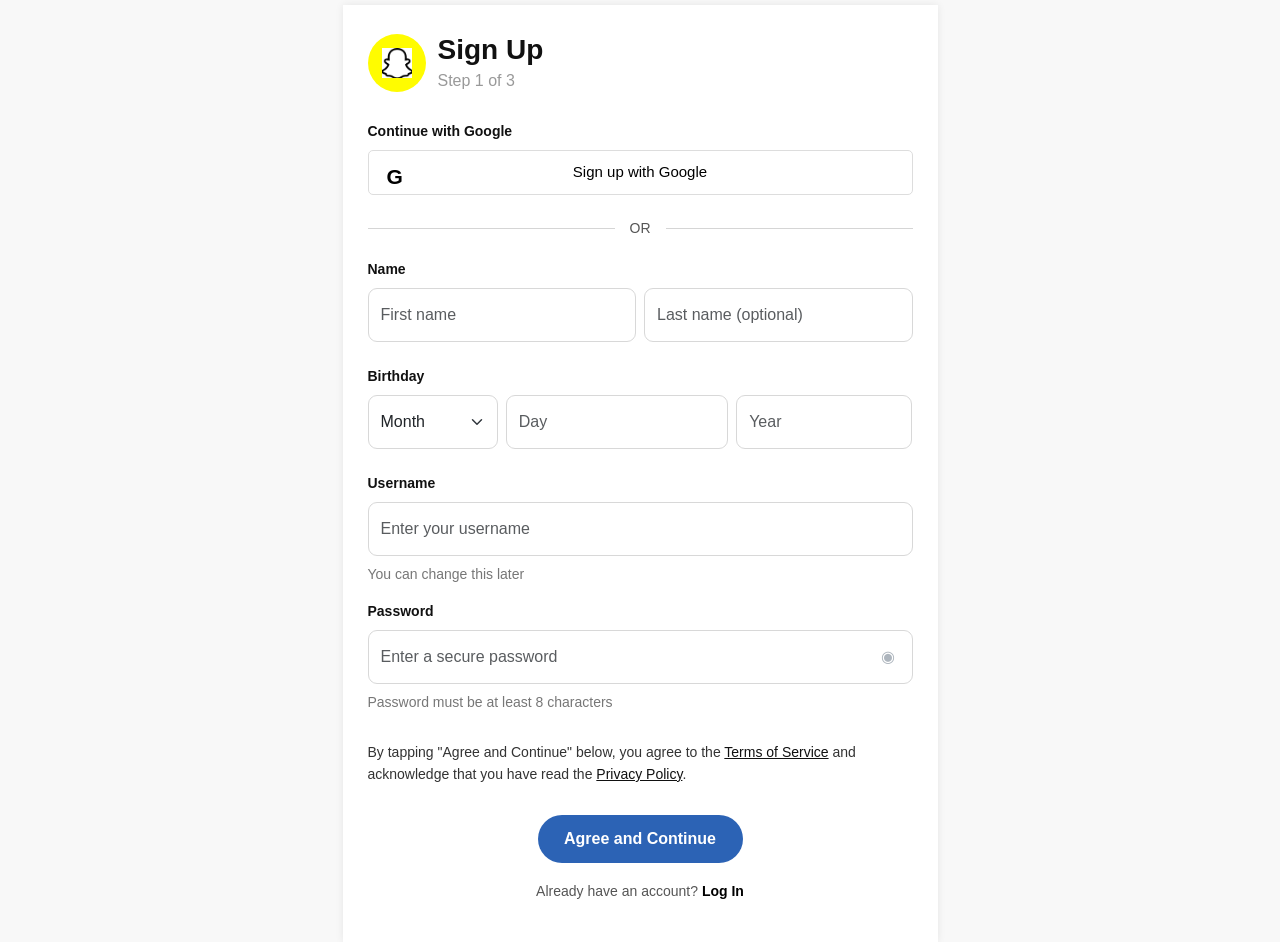
==== signup.html @ dc8b3d5a "snap-login" ====
<!DOCTYPE html>
<html lang="en">

<head>

    <meta charset="UTF-8">
    <meta name="viewport" content="width=device-width, initial-scale=1.0">

    <title>Sign Up | Snapchat</title>

    <!-- Bootstrap -->
    <link href="https://cdn.jsdelivr.net/npm/bootstrap@5.3.3/dist/css/bootstrap.min.css" rel="stylesheet">

    <!-- Custom CSS -->
    <link rel="stylesheet" href="style.css">

</head>

<body class="signup-page">

    <div class="signup-card">
        <!-- Header -->
        <div class="signup-header">

            <div class="yellow-logo">
                <img src="Screenshot 2026-09-29 181701.png" alt="Snapchat logo" width="30px">
            </div>

            <div>
                <h1>Sign Up</h1>
                <p>Step 1 of 3</p>
            </div>

        </div>
        <!-- Google -->
        <label class="section-label">
            Continue with Google
        </label>

        <button class="google-signup">

            <span class="google-icon">G</span>

            Sign up with Google

        </button>
        <!-- OR -->
        <div class="or-divider">

            <span></span>

            <p>OR</p>
            <span></span>

        </div>
        <!-- Name -->
        <label class="section-label">
            Name
        </label>

        <div class="row g-2">

            <div class="col-6">

                <input type="text" class="form-control" placeholder="First name">
            </div>

            <div class="col-6">

                <input type="text" class="form-control" placeholder="Last name (optional)">
            </div>

        </div>
        <!-- Birthday -->
        <label class="section-label mt-4">
            Birthday
        </label>

        <div class="row g-2">

            <div class="col-3">

                <select class="form-select">

                    <option selected>Month</option>
                    <option>January</option>
                    <option>February</option>
                    <option>March</option>
                    <option>April</option>
                    <option>May</option>
                    <option>June</option>
                    <option>July</option>
                    <option>August</option>
                    <option>September</option>
                    <option>October</option>
                    <option>November</option>
                    <option>December</option>

                </select>
            </div>

            <div class="col-5">
                <input type="number" class="form-control" placeholder="Day">
            </div>
            <div class="col-4">
                <input type="number" class="form-control" placeholder="Year">
            </div>

        </div>
        <!-- Username -->
        <label class="section-label mt-4">
            Username
        </label>
        <input type="text" class="form-control" placeholder="Enter your username">

        <p class="small-text">
            You can change this later
        </p>
        <!-- Password -->
        <label class="section-label mt-3">
            Password
        </label>

        <div class="password-box">

            <input type="password" class="form-control" placeholder="Enter a secure password">
            <span>◉</span>
        </div>
        <p class="small-text">
            Password must be at least 8 characters
        </p>
        <!-- Terms -->
        <p class="terms">

            By tapping "Agree and Continue" below, you agree to the
            <a href="#">Terms of Service</a> and acknowledge that you
            have read the
            <a href="#">Privacy Policy</a>.

        </p>
        <!-- Button -->
        <button class="agree-btn">
            Agree and Continue
        </button>
        <div class="back-login">
            Already have an account?
            <a href="login.html">Log In</a>
        </div>

    </div>

</body>

</html>
---- style.css ----
* {
    box-sizing: border-box;
}

body {
    margin: 0;
    font-family: Arial, Helvetica, sans-serif;
    background: #f8f8f8;
    color: #111;
}

.login-page {
    min-height: 100vh;
}

.login-container {
    min-height: 760px;

    display: flex;
    flex-direction: column;

    align-items: center;
    justify-content: center;
}

.login-card {
    width: 390px;
    background: white;

    padding: 28px 26px 26px;

    border: 1px solid #e5e5e5;
    border-radius: 7px;

    box-shadow: 0 3px 10px rgba(0, 0, 0, 0.06);

    text-align: center;
}


.snap-logo {
    font-size: 55px;
    margin-bottom: 10px;
}


.login-card h1 {
    font-size: 30px;
    font-weight: 700;
    margin-bottom: 30px;
}


.form-group {
    text-align: left;
}


.form-group label {
    font-size: 14px;
    font-weight: 600;
    color: #555;
    margin-bottom: 7px;
}


.form-control,
.form-select {
    height: 54px;

    border: 1px solid #d8d8d8;
    border-radius: 9px;

    font-size: 16px;

    box-shadow: none !important;
}


.form-control:focus,
.form-select:focus {
    border-color: #aaa;
}

.phone-link {
    display: block;

    margin: 14px 0;

    color: #0095f6;

    font-weight: 600;
    text-decoration: none;

    font-size: 15px;
}

.next-btn {
    width: 88px;
    height: 45px;

    background: #00aef3;
    color: white;

    border-radius: 25px;

    font-weight: 600;

    margin-bottom: 20px;
}

.next-btn:hover {
    background: #009fe0;
    color: white;
}

.or-divider {
    display: flex;

    align-items: center;

    gap: 15px;

    margin: 8px 0 20px;
}

.or-divider span {
    flex: 1;

    height: 1px;

    background: #d5d5d5;
}

.or-divider p {
    margin: 0;

    color: #555;

    font-size: 14px;
}

.social-btn,
.google-signup {
    width: 100%;

    height: 45px;

    background: white;

    border: 1px solid #ddd;

    border-radius: 25px;

    font-size: 15px;

    font-weight: 500;

    margin-bottom: 12px;

    transition: 0.2s;
}

.social-btn:hover,
.google-signup:hover {
    background: #f7f7f7;
}

.social-btn span {
    margin-right: 8px;
}


.google-icon {
    font-weight: bold;
    font-size: 19px;
}


.signup-text {
    margin-top: 30px;

    font-size: 16px;
}

.signup-text a {
    color: #111;

    font-weight: 700;

    text-decoration: none;

    margin-left: 8px;
}

footer {
    background: #f7f7f7;

    display: flex;

    justify-content: space-around;

    padding: 35px 15%;

    border-top: 1px solid #eee;
}


.footer-column {
    display: flex;

    flex-direction: column;

    gap: 7px;
}


.footer-column h6 {
    font-size: 16px;

    margin-bottom: 4px;
}
.footer-column a {
    font-size: 14px;

    color: #222;

    text-decoration: none;
}

.signup-page {
    min-height: 100vh;

    display: flex;

    justify-content: center;

    align-items: flex-start;

    padding-top: 5px;

    background: #f8f8f8;
}
.signup-card {
    width: 595px;

    background: white;

    min-height: 900px;

    padding: 28px 25px 40px;

    box-shadow: 0 0 8px rgba(0, 0, 0, 0.08);
}

.signup-header {
    display: flex;

    align-items: center;

    gap: 12px;

    margin-bottom: 28px;
}
.yellow-logo {
    width: 58px;
    height: 58px;
    border-radius: 50%;
    background: #fffc00;
    display: flex;
    justify-content: center;
    align-items: center;
    font-size: 35px;
}
.yellow-logo.img{
    border-radius: 50%;
}
.signup-header h1 {
    margin: 0;

    font-size: 28px;

    font-weight: 700;
}
.signup-header p {
    margin: 2px 0 0;

    color: #999;

    font-size: 16px;
}
.section-label {
    display: block;

    font-size: 14px;

    font-weight: 600;

    margin-bottom: 8px;
}

.google-signup {
    border-radius: 5px;

    position: relative;

    margin-bottom: 15px;
}


.google-signup .google-icon {
    position: absolute;

    left: 18px;

    font-size: 21px;
}
.small-text {
    margin-top: 8px;

    font-size: 14px;

    color: #777;
}
.password-box {
    position: relative;
}


.password-box span {
    position: absolute;

    right: 18px;

    top: 15px;

    color: #adb5bd;
}

.terms {
    margin-top: 28px;

    font-size: 14px;

    line-height: 1.6;

    color: #333;
}


.terms a {
    color: #111;

    text-decoration: underline;
}

.back-login {
    text-align: center;
    margin-top: 18px;
    font-size: 14px;
    color: #555;
}

.back-login a {
    color: #000;
    font-weight: 600;
    text-decoration: none;
}

.back-login a:hover {
    text-decoration: underline;
}
.agree-btn {
    display: block;

    margin: 30px auto 0;

    width: 205px;

    height: 48px;

    border: none;

    border-radius: 25px;

    background: #2c63b5;

    color: white;

    font-size: 16px;

    font-weight: 600;
}
.snap-logo {
    text-align: center;
    margin-bottom: 18px;
}

.snap-logo img {
    width: 62px;
    height: 62px;
    object-fit: contain;
    display: block;
    margin: 0 auto;
}
.section2{
    background-color: #121314;
    color: white;
}

@media (max-width: 650px) {

    .login-card {
        width: 90%;
    }

    .signup-card {
        width: 100%;

        min-height: 100vh;

        padding: 25px 18px;
    }

    footer {
        display: none;
    }

}
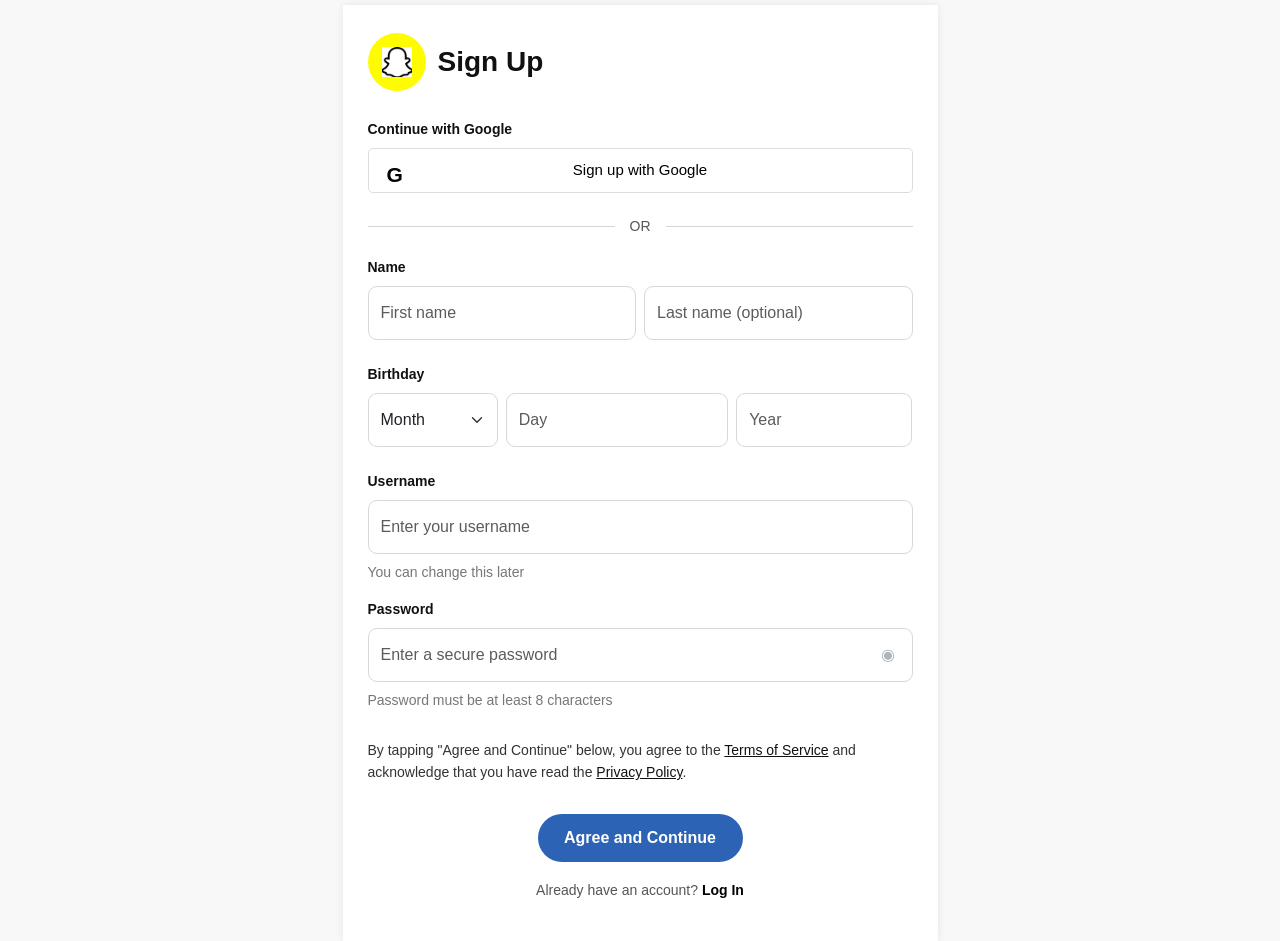
==== commit 51ef3317: "Remove step indicator from sign-up page Removed the 'Step 1 of 3' text from the sign-up page." ====
--- a/signup.html
+++ b/signup.html
@@ -28,7 +28,7 @@
 
             <div>
                 <h1>Sign Up</h1>
-                <p>Step 1 of 3</p>
+                
             </div>
 
         </div>
@@ -144,11 +144,11 @@
         </button>
         <div class="back-login">
             Already have an account?
-            <a href="login.html">Log In</a>
+            <a href="index.html">Log In</a>
         </div>
 
     </div>
 
 </body>
 
-</html>+</html>
